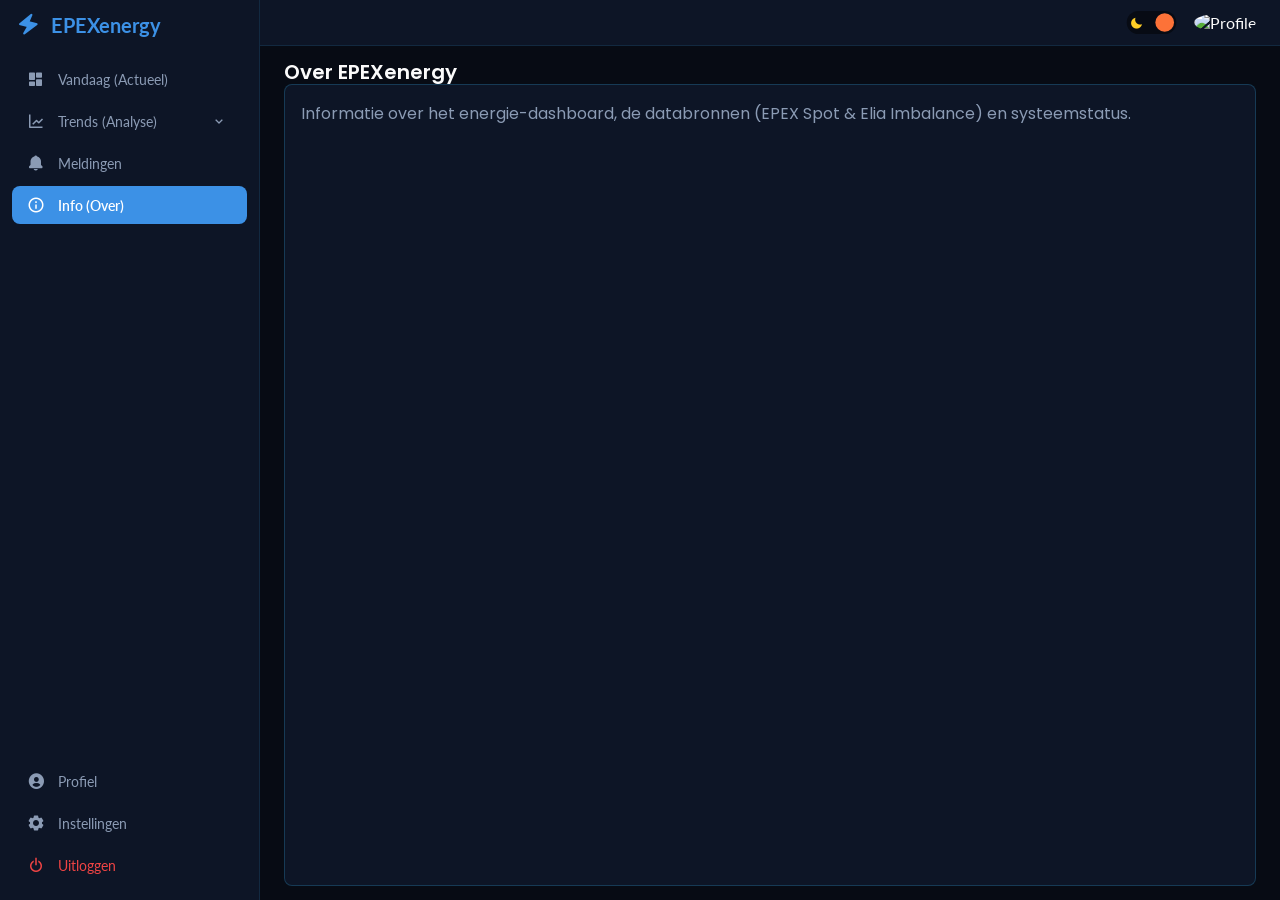
==== html/info.html @ 04885385 "V1.3.0 Jzzrtrends Finish" ====
<!DOCTYPE html>
<html lang="nl">
<head>
    <meta charset="UTF-8">
    <meta name="viewport" content="width=device-width, initial-scale=1.0">
    <link href='https://unpkg.com/boxicons@2.1.4/css/boxicons.min.css' rel='stylesheet'>
    <link rel="stylesheet" href="css/style.css?v=10">
    <title>Info - EPEXenergy</title>
</head>
<body class="dark">
    <section id="sidebar">
        <div>
            <a href="index.html" class="brand">
                <i class='bx bxs-zap bx-sm' style="margin-left: 16px; margin-right: 10px; color: var(--blue);"></i>
                <span class="text">EPEXenergy</span>
            </a>
            <ul class="side-menu top">
                <li><a href="index.html"><i class='bx bxs-dashboard'></i><span class="text">Vandaag (Actueel)</span></a></li>
                <li class="dropdown">
                    <a href="#" class="dropdown-btn">
                        <div style="display: flex; align-items: center;">
                            <i class='bx bx-line-chart'></i>
                            <span class="text">Trends (Analyse)</span>
                        </div>
                        <i class='bx bx-chevron-down'></i>
                    </a>
                    <ul class="sub-menu">
                        <li><a href="trends.html?tab=kwartier">Kwartierprofielen</a></li>
                        <li><a href="trends.html?tab=maand">Maandoverzicht</a></li>
                        <li><a href="trends.html?tab=seizoen">Seizoensprofiel</a></li>
                        <li><a href="trends.html?tab=jaar">Jaaroverzicht</a></li>
                    </ul>
                </li>
                <li><a href="meldingen.html"><i class='bx bxs-bell'></i><span class="text">Meldingen</span></a></li>
                <li class="active"><a href="info.html"><i class='bx bx-info-circle'></i><span class="text">Info (Over)</span></a></li>
            </ul>
        </div> 
        <ul class="side-menu bottom">
            <li><a href="profiel.html"><i class='bx bxs-user-circle'></i><span class="text" id="profiel-naam">Profiel</span></a></li>
            <li><a href="instellingen.html"><i class='bx bxs-cog'></i><span class="text">Instellingen</span></a></li>
            <li><a href="login.html" class="logout"><i class='bx bx-power-off'></i><span class="text">Uitloggen</span></a></li>
        </ul>
    </section>
    <div id="sidebar-overlay"></div>

    <section id="content">
        <nav>
            <i class='bx bx-menu bx-sm'></i>
            <form action="#" style="margin-right: auto;"><div class="form-input" style="display: none;"></div></form>
            <input type="checkbox" class="checkbox" id="switch-mode" checked hidden />
            <label class="swith-lm" for="switch-mode"><i class="bx bxs-moon"></i><i class="bx bx-sun"></i><div class="ball"></div></label>
            <a href="profiel.html" class="profile" id="profileIcon"><img src="https://ui-avatars.com/api/?name=Wouter+D&background=3C91E6&color=fff" alt="Profile"></a>
        </nav>
        <main>
            <div class="head-title"><div class="left"><h1>Over EPEXenergy</h1></div></div>
            <div class="table-data">
                <div class="order">
                    <p style="color: var(--dark-grey);">Informatie over het energie-dashboard, de databronnen (EPEX Spot & Elia Imbalance) en systeemstatus.</p>
                </div>
            </div>
        </main>
    </section>
    <script src="js/trends.js?v=10"></script>
</body>
</html>
---- html/css/style.css ----
@import url('https://fonts.googleapis.com/css2?family=Lato:wght@400;700&family=Poppins:wght@400;500;600;700&display=swap');

*, *::before, *::after {
    margin: 0;
    padding: 0;
    box-sizing: border-box;
}

a { text-decoration: none; color: inherit; }
li { list-style: none; }

:root {
    --poppins: 'Poppins', sans-serif;
    --lato: 'Lato', sans-serif;
    --light: #F9F9F9;
    --blue: #3C91E6;
    --cyan: #22d3ee;
    --light-blue: #CFE8FF;
    --grey: #eee;
    --dark-grey: #8b9bb4;
    --dark: #342E37;
    --red: #ef4444;
    --green: #10b981;
    --yellow: #FFCE26;
    --orange: #FD7238;
}

body.dark {
    --light: #0d1526;
    --grey: #070b14;
    --dark: #FBFBFB;
}

html, body {
    height: 100vh;
    width: 100vw;
    overflow: hidden;
    background: var(--grey);
    color: var(--dark);
    font-family: var(--poppins);
}

/* ================= SIDEBAR ================= */
#sidebar {
    position: fixed;
    top: 0; left: 0;
    width: 260px;
    height: 100vh;
    background: var(--light);
    z-index: 2000;
    font-family: var(--lato);
    transition: .3s ease;
    display: flex;
    flex-direction: column;
    justify-content: space-between;
    border-right: 1px solid rgba(56, 189, 248, 0.12);
}

#sidebar.hide { width: 60px; }
#sidebar.hide .text,
#sidebar.hide .kalender-sectie,
#sidebar.hide .sub-menu,
#sidebar.hide .dropdown-btn .bx-chevron-down { display: none !important; }

#sidebar .brand {
    font-size: 20px;
    font-weight: 700;
    height: 50px;
    display: flex;
    align-items: center;
    color: var(--blue);
}

#sidebar .side-menu {
    width: 100%;
    padding: 0 12px;
}
#sidebar .side-menu.top { margin-top: 10px; }
#sidebar .side-menu.bottom { margin-bottom: 12px; }
#sidebar .side-menu li { margin-bottom: 4px; }

#sidebar .side-menu li a {
    width: 100%;
    height: 38px;
    background: transparent;
    display: flex;
    align-items: center;
    border-radius: 8px;
    font-size: 14px;
    color: var(--dark-grey);
    white-space: nowrap;
    transition: 0.2s ease;
    padding: 0 10px;
}

#sidebar .side-menu li a .bx {
    min-width: 28px;
    font-size: 18px;
    display: flex;
    justify-content: center;
    margin-right: 8px;
}

#sidebar .side-menu.top li a:hover {
    background: rgba(60, 145, 230, 0.15);
    color: var(--dark);
}

#sidebar .side-menu.top li.active a {
    background: var(--blue);
    color: #ffffff;
    font-weight: 600;
}

#sidebar .side-menu li a.logout { color: var(--red); }

/* Dropdown Submenu */
#sidebar .side-menu li .dropdown-btn {
    display: flex;
    justify-content: space-between;
    align-items: center;
    width: 100%;
    cursor: pointer;
}

#sidebar .side-menu li .dropdown-btn .bx-chevron-down {
    transition: transform 0.3s ease;
    min-width: 20px;
    font-size: 16px;
}

#sidebar .side-menu li.show-menu .dropdown-btn .bx-chevron-down {
    transform: rotate(-180deg);
}

#sidebar .side-menu .sub-menu {
    max-height: 0;
    overflow: hidden;
    transition: max-height 0.3s ease-in-out, margin 0.3s ease-in-out;
    padding-left: 36px;
    margin: 0;
}

#sidebar .side-menu li.show-menu .sub-menu {
    max-height: 200px;
    margin-top: 4px;
    margin-bottom: 8px;
}

#sidebar .side-menu .sub-menu li a {
    height: 32px;
    font-size: 13px;
    color: var(--dark-grey);
    border-radius: 6px;
    opacity: 0.8;
    transition: opacity 0.3s ease, color 0.3s ease;
}

#sidebar .side-menu .sub-menu li a:hover,
#sidebar .side-menu .sub-menu li a.active-sub {
    color: var(--blue);
    background: transparent;
    font-weight: 600;
    opacity: 1;
}

/* ================= KALENDER WIDGET ================= */
.kalender-sectie { padding: 16px 14px; color: var(--dark-grey); }
.kalender-box {
    background: #09101d;
    border: 1px solid #0284c7;
    border-radius: 8px;
    overflow: hidden;
}

.kalender-header {
    display: flex;
    justify-content: space-between;
    align-items: center;
    padding: 10px 12px;
    color: #ffffff;
}

.kalender-header i {
    cursor: pointer;
    font-size: 18px;
    color: var(--dark-grey);
    transition: 0.2s;
}
.kalender-header i:hover { color: #ffffff; }
#kalender-maand { font-size: 14px; font-weight: 600; color: #38bdf8; }

.kalender-weekdagen, #kalender-dagen {
    display: grid;
    grid-template-columns: repeat(7, 1fr);
    text-align: center;
}

.kalender-weekdagen {
    font-size: 11px;
    font-weight: 700;
    padding: 4px 8px;
    background: rgba(255, 255, 255, 0.05);
    color: #ffffff;
}

#kalender-dagen {
    padding: 10px 8px;
    row-gap: 6px;
    column-gap: 2px;
}

.cal-day {
    width: 26px; height: 26px;
    margin: 0 auto;
    display: flex;
    align-items: center;
    justify-content: center;
    border-radius: 50%;
    font-size: 11px;
    cursor: pointer;
    color: #cbd5e1;
    background: rgba(56, 189, 248, 0.08);
    transition: 0.15s ease;
}

.cal-day:hover { background: rgba(56, 189, 248, 0.3); color: #ffffff; }
.cal-day.selected, .cal-day.range-start, .cal-day.range-end {
    background: #38bdf8 !important;
    color: #070b14 !important;
    font-weight: 700;
}
.cal-day.range-start { border-radius: 50% 4px 4px 50%; }
.cal-day.range-end { border-radius: 4px 50% 50% 4px; }
.cal-day.range-start.range-end { border-radius: 50%; }
.cal-day.in-range { background: rgba(34, 211, 238, 0.22) !important; color: #cbd5e1 !important; }
.cal-day.today:not(.selected) { border: 1px solid #38bdf8; color: #38bdf8; }

/* ================= CONTENT & NAVBAR ================= */
#content {
    position: relative;
    width: calc(100% - 260px);
    left: 260px;
    height: 100vh;
    display: flex;
    flex-direction: column;
    transition: .3s ease;
}

#sidebar.hide ~ #content { width: calc(100% - 60px); left: 60px; }

#content nav {
    height: 46px; min-height: 46px;
    background: var(--light);
    padding: 0 24px;
    display: flex;
    align-items: center;
    gap: 20px;
    font-family: var(--lato);
    border-bottom: 1px solid rgba(56, 189, 248, 0.12);
}

#content nav .bx-menu { cursor: pointer; }
#content nav .nav-link { font-size: 14px; }
#content nav form { margin-right: auto; }
#content nav .profile img { width: 30px; height: 30px; object-fit: cover; border-radius: 50%; }

/* Dark/Light mode switch */
#content nav .swith-lm {
    background-color: var(--grey);
    border-radius: 50px;
    cursor: pointer;
    display: flex;
    align-items: center;
    justify-content: space-between;
    padding: 3px;
    position: relative;
    height: 21px; width: 45px;
    transform: scale(1.1);
}

#content nav .swith-lm .ball {
    background-color: var(--blue);
    border-radius: 50%;
    position: absolute;
    top: 2px; left: 2px;
    height: 17px; width: 17px;
    transition: transform 0.3s ease, background-color 0.3s ease;
}

#content nav .checkbox:checked + .swith-lm .ball {
    transform: translateX(24px);
    background-color: var(--orange);
}

.bxs-moon { color: var(--yellow); font-size: 12px; }
.bx-sun { color: var(--orange); font-size: 12px; }

/* ================= MAIN & WIDGETS ================= */
#content main {
    flex: 1; width: 100%;
    padding: 14px 24px;
    display: flex;
    flex-direction: column;
    overflow: hidden;
}

#content main .head-title .left h1 {
    font-size: 20px; font-weight: 600;
    color: var(--dark); line-height: 1.2;
}

.live-status { display: flex; align-items: center; gap: 8px; font-size: 12px; color: var(--dark-grey); margin-top: 4px; }
.pulse-dot { width: 8px; height: 8px; background-color: var(--green); border-radius: 50%; box-shadow: 0 0 8px var(--green); }

#content main .box-info {
    display: grid;
    grid-template-columns: repeat(3, 1fr);
    gap: 16px; margin-top: 12px; width: 100%;
}

#content main .box-info li {
    padding: 12px 18px;
    background: var(--light);
    border: 1px solid rgba(56, 189, 248, 0.22);
    border-radius: 8px;
    display: flex; align-items: center;
}

#content main .box-info li .text p { font-size: 12px; color: var(--dark-grey); margin-bottom: 4px; }
#content main .box-info li .text h3 { font-size: 16px; font-weight: 600; color: var(--dark); }
.unit-label { font-size: 13px; font-weight: 400; color: var(--dark-grey); }

/* Controls & Legend */
.chart-controls { display: flex; justify-content: space-between; align-items: center; margin: 12px 0 8px; }
.date-nav { display: flex; gap: 6px; }

.date-nav button {
    background: var(--light);
    border: 1px solid rgba(56, 189, 248, 0.3);
    color: var(--dark);
    padding: 5px 12px; border-radius: 5px;
    font-size: 12px; font-weight: 600; cursor: pointer;
    display: flex; align-items: center; justify-content: center;
    transition: 0.2s ease;
}
.date-nav button#btn-today { color: var(--cyan); }
.date-nav button:hover { background: rgba(56, 189, 248, 0.15); border-color: var(--cyan); }

.chart-legend { display: flex; align-items: center; gap: 18px; }
.legend-item { display: flex; align-items: center; gap: 7px; cursor: pointer; font-size: 12px; color: var(--dark); user-select: none; transition: opacity 0.2s ease; }
.legend-box { width: 12px; height: 12px; border-radius: 3px; display: inline-block; }
.legend-item.hidden-dataset { opacity: 0.45; }
.legend-item.hidden-dataset .legend-text { text-decoration: line-through; color: var(--dark-grey); }
.legend-line { width: 14px; height: 0; border-top: 2px dashed; display: inline-block; }

/* Table / Chart area */
#content main .table-data, #content main .table-data .order, .chart-wrapper {
    flex: 1; display: flex; flex-direction: column; width: 100%; min-height: 0;
}
#content main .table-data .order {
    border-radius: 8px; background: var(--light);
    border: 1px solid rgba(56, 189, 248, 0.22); padding: 16px;
}
.chart-wrapper { position: relative; }

/* Maand/Jaar Kiezer & Modals */
.mp-month-btn, .cal-item-btn {
    text-align: center; border-radius: 6px; cursor: pointer; font-size: 12px; transition: all 0.2s ease;
}
.mp-month-btn { background: rgba(139, 155, 180, 0.1); color: var(--dark-grey); padding: 8px 0; }
.mp-month-btn:hover, .mp-month-btn.selected { background: var(--blue); color: #fff; }
.mp-month-btn.selected { font-weight: bold; }

.kalender-grid-3x4 { display: grid; grid-template-columns: repeat(3, 1fr); gap: 6px; padding-top: 6px; }
.cal-item-btn { padding: 8px 4px; font-weight: 500; color: var(--dark); background: rgba(139, 155, 180, 0.08); }
.cal-item-btn:hover { background: rgba(56, 189, 248, 0.2); color: #38bdf8; }
.cal-item-btn.active { background: #38bdf8 !important; color: #070b14 !important; font-weight: 700; }

/* ================= LIGHT MODE FIXES ================= */
body:not(.dark) .kalender-sectie p { color: var(--dark-grey); }
body:not(.dark) .kalender-box { background: var(--light); border: 1px solid #cbd5e1; box-shadow: 0 2px 6px rgba(0, 0, 0, 0.04); }
body:not(.dark) .kalender-header { color: var(--dark); border-bottom: 1px solid #e2e8f0; }
body:not(.dark) .kalender-header i { color: var(--dark-grey); }
body:not(.dark) .kalender-weekdagen { background: #f1f5f9; color: #475569; }
body:not(.dark) .cal-day { color: #1e293b; background: transparent; }
body:not(.dark) .cal-day:hover { background: #e2e8f0; }
body:not(.dark) .cal-day.in-range { background: rgba(56, 189, 248, 0.25) !important; color: #0f172a !important; }
body:not(.dark) .cal-day.today { border-color: var(--blue); color: var(--blue); }
body:not(.dark) .cal-item-btn { background: #f1f5f9; color: #1e293b; }
body:not(.dark) .cal-item-btn:hover { background: #e2e8f0; color: var(--blue); }


/* ==========================================
   VASTE ZIJBALK OP DESKTOP & OVERLAY OP MOBIEL
   ========================================== */

/* Verberg het hamburger-menu standaard op brede schermen */
#content nav .bx-menu {
    display: none !important;
}

/* Donkere waas achter het menu als hij op gsm openstaat */
#sidebar-overlay {
    display: none;
    position: fixed;
    top: 0;
    left: 0;
    width: 100vw;
    height: 100vh;
    background: rgba(0, 0, 0, 0.55);
    z-index: 1999;
    backdrop-filter: blur(2px);
}

/* Als het scherm smaller is dan de hoogte (Portret / GSM) */
@media (max-aspect-ratio: 1/1), (max-width: 768px) {
    /* Toon de hamburger-knop weer */
    #content nav .bx-menu {
        display: block !important;
        cursor: pointer;
    }

    /* Laat de hoofdinhoud de volledige schermbreedte gebruiken */
    #content {
        width: 100% !important;
        left: 0 !important;
    }

    /* Verberg de zijbalk standaard links buiten beeld (zwevend boven de grafiek) */
    #sidebar {
        position: fixed !important;
        left: -280px !important;
        width: 260px !important;
        z-index: 2000 !important;
        transition: left 0.3s ease !important;
        box-shadow: 5px 0 25px rgba(0, 0, 0, 0.5);
    }

    /* Schuif de zijbalk over de grafiek heen als .mobile-open actief is */
    #sidebar.mobile-open {
        left: 0 !important;
    }

    #sidebar.mobile-open ~ #sidebar-overlay {
        display: block;
    }
}
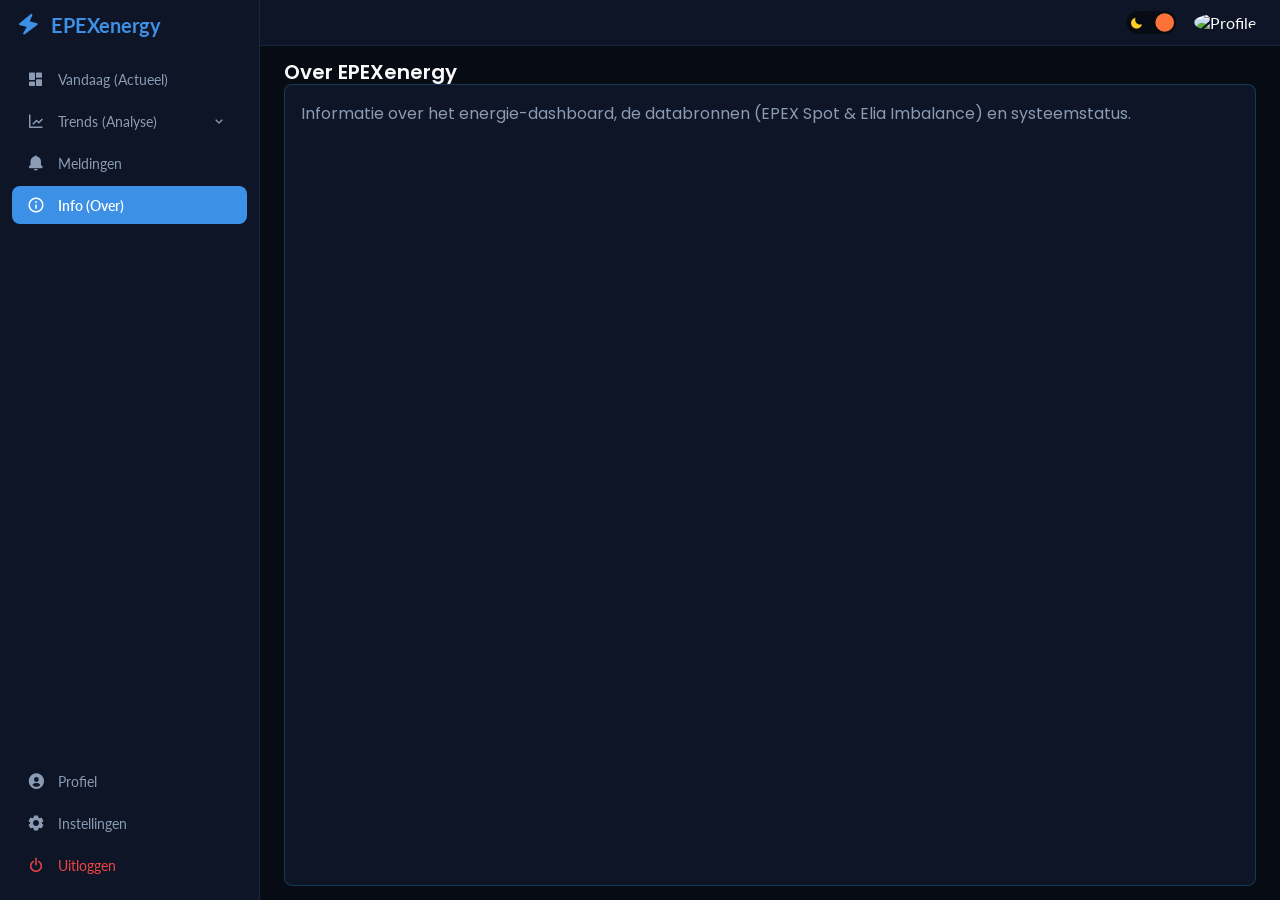
==== commit 7bcb12dc: "V1.4.5 Mobile BIG FIX Complete" ====
--- a/html/info.html
+++ b/html/info.html
@@ -4,16 +4,23 @@
     <meta charset="UTF-8">
     <meta name="viewport" content="width=device-width, initial-scale=1.0">
     <link href='https://unpkg.com/boxicons@2.1.4/css/boxicons.min.css' rel='stylesheet'>
-    <link rel="stylesheet" href="css/style.css?v=10">
+    <link rel="stylesheet" href="css/style.css??v=101">
+    <link rel="manifest" href="manifest.json">
+    <link rel="icon" type="image/png" sizes="192x192" href="pics/icon-192.png">
+    <meta name="theme-color" content="#3c91e6">
     <title>Info - EPEXenergy</title>
 </head>
 <body class="dark">
     <section id="sidebar">
         <div>
-            <a href="index.html" class="brand">
-                <i class='bx bxs-zap bx-sm' style="margin-left: 16px; margin-right: 10px; color: var(--blue);"></i>
-                <span class="text">EPEXenergy</span>
-            </a>
+            <div style="display: flex; justify-content: space-between; align-items: center; padding-right: 16px;">
+                <a href="index.html" class="brand">
+                    <i class='bx bxs-zap bx-sm' style="margin-left: 16px; margin-right: 10px; color: var(--blue);"></i>
+                    <span class="text">EPEXenergy</span>
+                </a>
+                <!-- Het sluit-kruisje (standaard verborgen op desktop) -->
+                <i class='bx bx-x bx-md' id="close-mobile-menu" style="color: var(--dark-grey); cursor: pointer; display: none;"></i>
+            </div>
             <ul class="side-menu top">
                 <li><a href="index.html"><i class='bx bxs-dashboard'></i><span class="text">Vandaag (Actueel)</span></a></li>
                 <li class="dropdown">
--- a/html/css/style.css
+++ b/html/css/style.css
@@ -23,6 +23,7 @@
     --green: #10b981;
     --yellow: #FFCE26;
     --orange: #FD7238;
+    --app-height: 100%;
 }
 
 body.dark {
@@ -32,8 +33,8 @@
 }
 
 html, body {
-    height: 100vh;
-    width: 100vw;
+    height: 100%;
+    width: 100%;
     overflow: hidden;
     background: var(--grey);
     color: var(--dark);
@@ -43,13 +44,15 @@
 /* ================= SIDEBAR ================= */
 #sidebar {
     position: fixed;
-    top: 0; left: 0;
+    top: 0;
+    left: 0;
+    bottom: 0;
     width: 260px;
-    height: 100vh;
+    height: 100%;
     background: var(--light);
     z-index: 2000;
     font-family: var(--lato);
-    transition: .3s ease;
+    transition: left 0.25s ease, width 0.3s ease;
     display: flex;
     flex-direction: column;
     justify-content: space-between;
@@ -238,19 +241,24 @@
 
 /* ================= CONTENT & NAVBAR ================= */
 #content {
-    position: relative;
+    position: fixed;
+    top: 0;
+    bottom: 0;
+    right: 0;
+    left: 260px;
     width: calc(100% - 260px);
-    left: 260px;
-    height: 100vh;
+    height: 100%;
     display: flex;
     flex-direction: column;
-    transition: .3s ease;
+    overflow: hidden;
 }
 
 #sidebar.hide ~ #content { width: calc(100% - 60px); left: 60px; }
 
 #content nav {
-    height: 46px; min-height: 46px;
+    flex: 0 0 46px;
+    height: 46px;
+    min-height: 46px;
     background: var(--light);
     padding: 0 24px;
     display: flex;
@@ -260,7 +268,7 @@
     border-bottom: 1px solid rgba(56, 189, 248, 0.12);
 }
 
-#content nav .bx-menu { cursor: pointer; }
+#content nav .bx-menu { display: none !important; cursor: pointer; }
 #content nav .nav-link { font-size: 14px; }
 #content nav form { margin-right: auto; }
 #content nav .profile img { width: 30px; height: 30px; object-fit: cover; border-radius: 50%; }
@@ -298,7 +306,9 @@
 
 /* ================= MAIN & WIDGETS ================= */
 #content main {
-    flex: 1; width: 100%;
+    flex: 1 1 0%;
+    min-height: 0;
+    width: 100%;
     padding: 14px 24px;
     display: flex;
     flex-direction: column;
@@ -330,6 +340,8 @@
 #content main .box-info li .text p { font-size: 12px; color: var(--dark-grey); margin-bottom: 4px; }
 #content main .box-info li .text h3 { font-size: 16px; font-weight: 600; color: var(--dark); }
 .unit-label { font-size: 13px; font-weight: 400; color: var(--dark-grey); }
+
+.toggle-stats-arrow { display: none; }
 
 /* Controls & Legend */
 .chart-controls { display: flex; justify-content: space-between; align-items: center; margin: 12px 0 8px; }
@@ -355,16 +367,40 @@
 .legend-line { width: 14px; height: 0; border-top: 2px dashed; display: inline-block; }
 
 /* Table / Chart area */
-#content main .table-data, #content main .table-data .order, .chart-wrapper {
-    flex: 1; display: flex; flex-direction: column; width: 100%; min-height: 0;
-}
+#content main .table-data,
 #content main .table-data .order {
-    border-radius: 8px; background: var(--light);
-    border: 1px solid rgba(56, 189, 248, 0.22); padding: 16px;
-}
-.chart-wrapper { position: relative; }
-
-/* Maand/Jaar Kiezer & Modals */
+    flex: 1 1 0%;
+    display: flex;
+    flex-direction: column;
+    width: 100%;
+    min-height: 0;
+    overflow: hidden;
+}
+
+#content main .table-data .order {
+    border-radius: 8px;
+    background: var(--light);
+    border: 1px solid rgba(56, 189, 248, 0.22);
+    padding: 16px;
+}
+
+.chart-wrapper {
+    flex: 1 1 0%;
+    display: block;
+    position: relative;
+    width: 100%;
+    height: 100%;
+    min-height: 0;
+    overflow: hidden;
+}
+
+.chart-wrapper canvas {
+    touch-action: none !important;
+    user-select: none !important;
+    -webkit-user-select: none !important;
+}
+
+/* Maand/Jaar Kiezer */
 .mp-month-btn, .cal-item-btn {
     text-align: center; border-radius: 6px; cursor: pointer; font-size: 12px; transition: all 0.2s ease;
 }
@@ -390,59 +426,284 @@
 body:not(.dark) .cal-item-btn { background: #f1f5f9; color: #1e293b; }
 body:not(.dark) .cal-item-btn:hover { background: #e2e8f0; color: var(--blue); }
 
-
-/* ==========================================
-   VASTE ZIJBALK OP DESKTOP & OVERLAY OP MOBIEL
-   ========================================== */
-
-/* Verberg het hamburger-menu standaard op brede schermen */
-#content nav .bx-menu {
-    display: none !important;
-}
-
-/* Donkere waas achter het menu als hij op gsm openstaat */
 #sidebar-overlay {
     display: none;
     position: fixed;
-    top: 0;
-    left: 0;
-    width: 100vw;
-    height: 100vh;
+    top: 0; left: 0; right: 0; bottom: 0;
+    width: 100%; height: 100%;
     background: rgba(0, 0, 0, 0.55);
     z-index: 1999;
     backdrop-filter: blur(2px);
 }
 
-/* Als het scherm smaller is dan de hoogte (Portret / GSM) */
+/* ==========================================
+   SEIZOENSPROFIEL: VERGELIJK & RONDE LEGENDA
+   ========================================== */
+.seizoen-vergelijk-balk {
+    flex: 0 0 auto;
+    display: flex;
+    align-items: center;
+    gap: 14px;
+    margin-bottom: 10px;
+    font-size: 13px;
+    color: var(--dark-grey);
+}
+
+.seizoen-jaar-check {
+    display: inline-flex;
+    align-items: center;
+    gap: 6px;
+    cursor: pointer;
+    color: var(--dark);
+    font-weight: 500;
+    user-select: none;
+}
+
+.seizoen-jaar-check input[type="checkbox"] {
+    accent-color: #38bdf8;
+    width: 15px;
+    height: 15px;
+    cursor: pointer;
+}
+
+.seizoen-legend-bar {
+    flex: 0 0 auto;
+    display: flex;
+    justify-content: center;
+    align-items: center;
+    flex-wrap: wrap;
+    gap: 14px;
+    padding: 4px 0 10px 0;
+}
+
+.seizoen-legend-item {
+    display: flex;
+    align-items: center;
+    gap: 6px;
+    cursor: pointer;
+    font-size: 12px;
+    color: var(--dark);
+    user-select: none;
+    transition: opacity 0.2s ease;
+}
+
+.seizoen-legend-item.hidden-dataset {
+    opacity: 0.35;
+    text-decoration: line-through;
+}
+
+.seizoen-ring {
+    width: 12px;
+    height: 12px;
+    border-radius: 50%;
+    border: 2.5px solid;
+    display: inline-block;
+    background: rgba(0, 0, 0, 0.25);
+}
+
+/* ==========================================
+   MOBIELE APP LAYOUT (ENKEL GSM / PORTRET)
+   ========================================== */
 @media (max-aspect-ratio: 1/1), (max-width: 768px) {
-    /* Toon de hamburger-knop weer */
     #content nav .bx-menu {
         display: block !important;
         cursor: pointer;
     }
-
-    /* Laat de hoofdinhoud de volledige schermbreedte gebruiken */
+    #close-mobile-menu {
+        display: block !important;
+    }
+
+    /* Veranker #content keihard aan de 4 randen van het zichtbare scherm (GEEN 100dvh bug meer!) */
     #content {
+        position: fixed !important;
+        top: 0 !important;
+        left: 0 !important;
+        right: 0 !important;
+        bottom: 0 !important;
         width: 100% !important;
-        left: 0 !important;
-    }
-
-    /* Verberg de zijbalk standaard links buiten beeld (zwevend boven de grafiek) */
+        height: 100% !important;
+        transition: none !important;
+    }
+
     #sidebar {
         position: fixed !important;
+        top: 0 !important;
+        bottom: 0 !important;
         left: -280px !important;
         width: 260px !important;
+        height: 100% !important;
         z-index: 2000 !important;
-        transition: left 0.3s ease !important;
-        box-shadow: 5px 0 25px rgba(0, 0, 0, 0.5);
-    }
-
-    /* Schuif de zijbalk over de grafiek heen als .mobile-open actief is */
+        transition: left 0.25s ease !important;
+        box-shadow: 5px 0 25px rgba(0, 0, 0, 0.6);
+    }
     #sidebar.mobile-open {
         left: 0 !important;
     }
-
-    #sidebar.mobile-open ~ #sidebar-overlay {
-        display: block;
+    #sidebar-overlay.active {
+        display: block !important;
+    }
+
+    #content main {
+        flex: 1 1 0% !important;
+        min-height: 0 !important;
+        height: auto !important;
+        max-height: none !important;
+        padding: 8px 8px 10px 8px !important;
+        overflow: hidden !important;
+        display: flex !important;
+        flex-direction: column !important;
+    }
+
+    #content main[style*="display: none"] {
+        display: none !important;
+    }
+
+    #content main .head-title {
+        flex: 0 0 auto !important;
+        margin-bottom: 4px !important;
+    }
+    #content main .head-title .left h1 {
+        font-size: 16px !important;
+        margin-bottom: 0 !important;
+        white-space: nowrap !important;
+        overflow: hidden !important;
+        text-overflow: ellipsis !important;
+    }
+    .live-status {
+        margin-top: 2px !important;
+        font-size: 11px !important;
+    }
+
+    /* UITKLAPBARE STATISTIEK-KAARTEN OVER DE GRAFIEK */
+    #content main .box-info {
+        position: relative !important;
+        z-index: 150 !important;
+        display: block !important;
+        flex: 0 0 44px !important;
+        height: 44px !important;
+        margin-top: 2px !important;
+        margin-bottom: 6px !important;
+    }
+
+    #content main .box-info li {
+        position: absolute !important;
+        width: 100% !important;
+        height: 44px !important;
+        left: 0 !important;
+        transition: all 0.25s cubic-bezier(0.4, 0, 0.2, 1) !important;
+        padding: 8px 12px !important;
+        display: flex !important;
+        align-items: center !important;
+        background: var(--light) !important;
+        box-shadow: 0 6px 15px rgba(0,0,0,0.45) !important;
+    }
+
+    #content main .box-info li:nth-child(1) {
+        top: 0 !important;
+        z-index: 3 !important;
+    }
+
+    .toggle-stats-arrow {
+        display: inline-block !important;
+        font-size: 24px !important;
+        margin-right: 8px !important;
+        color: var(--blue) !important;
+        transition: transform 0.25s ease !important;
+    }
+    #content main .box-info.expanded .toggle-stats-arrow {
+        transform: rotate(180deg) !important;
+    }
+
+    #content main .box-info:not(.expanded) li:nth-child(2),
+    #content main .box-info:not(.expanded) li:nth-child(3) {
+        top: 0 !important;
+        opacity: 0 !important;
+        pointer-events: none !important;
+        z-index: 1 !important;
+    }
+
+    #content main .box-info.expanded li:nth-child(2) {
+        top: 48px !important;
+        opacity: 1 !important;
+        pointer-events: auto !important;
+        z-index: 4 !important;
+    }
+    #content main .box-info.expanded li:nth-child(3) {
+        top: 96px !important;
+        opacity: 1 !important;
+        pointer-events: auto !important;
+        z-index: 4 !important;
+    }
+
+    #content main .box-info li .text {
+        display: flex !important;
+        flex-direction: row !important;
+        justify-content: space-between !important;
+        align-items: center !important;
+        width: 100% !important;
+    }
+    
+    #content main .box-info li .text p {
+        font-size: 12px !important;
+        margin: 0 !important;
+    }
+    
+    #content main .box-info li .text h3 {
+        font-size: 15px !important;
+        margin: 0 !important;
+    }
+
+    /* Datum-pijltjes BOVEN, Legende DAARONDER */
+    .chart-controls {
+        flex: 0 0 auto !important;
+        flex-direction: column !important;
+        align-items: center !important;
+        gap: 6px !important;
+        margin: 0 0 6px 0 !important;
+    }
+
+    .date-nav {
+        width: 100% !important;
+        justify-content: center !important;
+    }
+
+    .chart-legend {
+        width: 100% !important;
+        justify-content: center !important;
+        flex-wrap: wrap !important;
+        gap: 6px 12px !important;
+    }
+
+    .legend-item {
+        font-size: 11px !important;
+        gap: 5px !important;
+    }
+
+    /* Grafiek-container vult exact de overgebleven ruimte */
+    #content main .table-data {
+        flex: 1 1 0% !important;
+        min-height: 0 !important;
+        margin-top: 0 !important;
+        overflow: hidden !important;
+    }
+
+    #content main .table-data .order {
+        flex: 1 1 0% !important;
+        min-height: 0 !important;
+        height: 100% !important;
+        padding: 6px 4px 8px 2px !important;
+        display: flex !important;
+        flex-direction: column !important;
+        overflow: hidden !important;
+    }
+
+    .chart-wrapper {
+        flex: 1 1 0% !important;
+        display: block !important;
+        min-height: 0 !important;
+        height: 100% !important;
+        width: 100% !important;
+        position: relative !important;
+        overflow: hidden !important;
     }
 }
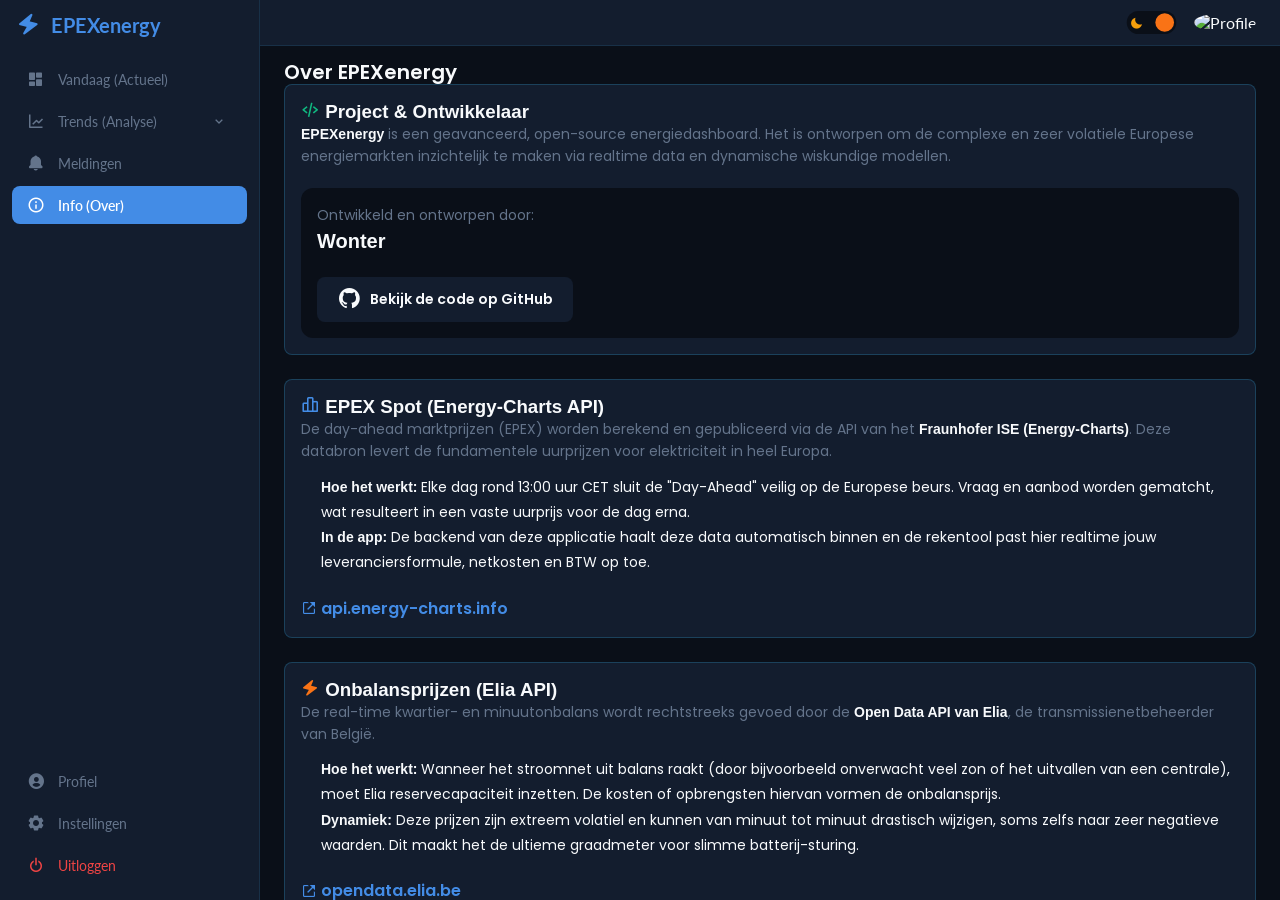
==== commit 43bf1b86: "V1.6 info + Nodered self datafix" ====
--- a/html/info.html
+++ b/html/info.html
@@ -4,13 +4,78 @@
     <meta charset="UTF-8">
     <meta name="viewport" content="width=device-width, initial-scale=1.0">
     <link href='https://unpkg.com/boxicons@2.1.4/css/boxicons.min.css' rel='stylesheet'>
-    <link rel="stylesheet" href="css/style.css??v=101">
+    <link rel="stylesheet" href="css/style.css?v=101">
     <link rel="manifest" href="manifest.json">
     <link rel="icon" type="image/png" sizes="192x192" href="pics/icon-192.png">
     <meta name="theme-color" content="#3c91e6">
     <title>Info - EPEXenergy</title>
+    
+    <style>
+        /* Specifieke styling voor de Info pagina om het mooi uit te lijnen */
+        .info-card {
+            display: flex;
+            flex-direction: column;
+            gap: 12px;
+        }
+        .info-card p {
+            color: var(--dark-grey);
+            line-height: 1.6;
+            font-size: 14px;
+        }
+        .info-card ul {
+            padding-left: 20px;
+            color: var(--dark);
+            font-size: 14px;
+            line-height: 1.8;
+            margin-bottom: 8px;
+        }
+        .info-card ul li::marker {
+            color: var(--blue);
+        }
+        .info-card strong {
+            color: var(--dark);
+        }
+        .info-card a.api-link {
+            color: var(--blue);
+            text-decoration: none;
+            font-weight: 600;
+            display: inline-flex;
+            align-items: center;
+            gap: 4px;
+        }
+        .info-card a.api-link:hover {
+            text-decoration: underline;
+        }
+        .github-btn {
+            display: inline-flex;
+            align-items: center;
+            gap: 8px;
+            background: #24292e;
+            color: #fff;
+            padding: 10px 20px;
+            border-radius: 8px;
+            text-decoration: none;
+            font-weight: 600;
+            font-size: 14px;
+            margin-top: 12px;
+            transition: 0.2s ease;
+        }
+        .github-btn:hover {
+            background: #000;
+            transform: translateY(-2px);
+        }
+        body.dark .github-btn {
+            background: var(--light);
+            color: var(--dark);
+        }
+        body.dark .github-btn:hover {
+            background: #fff;
+        }
+    </style>
 </head>
-<body class="dark">
+<body class="dark instellingen-pagina"> <!-- We gebruiken instellingen-pagina class zodat deze pagina ook soepel kan scrollen! -->
+    
+    <!-- ZIJBALK -->
     <section id="sidebar">
         <div>
             <div style="display: flex; justify-content: space-between; align-items: center; padding-right: 16px;">
@@ -18,11 +83,10 @@
                     <i class='bx bxs-zap bx-sm' style="margin-left: 16px; margin-right: 10px; color: var(--blue);"></i>
                     <span class="text">EPEXenergy</span>
                 </a>
-                <!-- Het sluit-kruisje (standaard verborgen op desktop) -->
                 <i class='bx bx-x bx-md' id="close-mobile-menu" style="color: var(--dark-grey); cursor: pointer; display: none;"></i>
             </div>
             <ul class="side-menu top">
-                <li><a href="index.html"><i class='bx bxs-dashboard'></i><span class="text">Vandaag (Actueel)</span></a></li>
+                <li><a href="index.html?nav=1"><i class='bx bxs-dashboard'></i><span class="text">Vandaag (Actueel)</span></a></li>
                 <li class="dropdown">
                     <a href="#" class="dropdown-btn">
                         <div style="display: flex; align-items: center;">
@@ -50,6 +114,7 @@
     </section>
     <div id="sidebar-overlay"></div>
 
+    <!-- INHOUD RECHTS -->
     <section id="content">
         <nav>
             <i class='bx bx-menu bx-sm'></i>
@@ -58,15 +123,74 @@
             <label class="swith-lm" for="switch-mode"><i class="bx bxs-moon"></i><i class="bx bx-sun"></i><div class="ball"></div></label>
             <a href="profiel.html" class="profile" id="profileIcon"><img src="https://ui-avatars.com/api/?name=Wouter+D&background=3C91E6&color=fff" alt="Profile"></a>
         </nav>
+        
         <main>
-            <div class="head-title"><div class="left"><h1>Over EPEXenergy</h1></div></div>
-            <div class="table-data">
+            <div class="head-title">
+                <div class="left">
+                    <h1>Over EPEXenergy</h1>
+                </div>
+            </div>
+
+            <!-- CONTAINER VOOR DE INFO BLOKKEN -->
+            <div class="table-data" id="instellingen-container" style="flex-direction: column; gap: 24px; overflow-y: auto;">
+                
+                <!-- BLOK 1: De Maker & GitHub -->
                 <div class="order">
-                    <p style="color: var(--dark-grey);">Informatie over het energie-dashboard, de databronnen (EPEX Spot & Elia Imbalance) en systeemstatus.</p>
+                    <div class="head">
+                        <h3><i class='bx bx-code-alt' style="color: var(--green);"></i> Project & Ontwikkelaar</h3>
+                    </div>
+                    <div class="info-card">
+                        <p><strong>EPEXenergy</strong> is een geavanceerd, open-source energiedashboard. Het is ontworpen om de complexe en zeer volatiele Europese energiemarkten inzichtelijk te maken via realtime data en dynamische wiskundige modellen.</p>
+                        
+                        <div style="background: var(--grey); padding: 16px; border-radius: 12px; margin-top: 8px;">
+                            <p style="margin-bottom: 4px;">Ontwikkeld en ontworpen door:</p>
+                            <h3 style="color: var(--dark); font-size: 20px; font-weight: 700; margin-bottom: 12px;">Wonter</h3>
+                            <a href="https://github.com/WonterRobter/EPEX_Energy" target="_blank" class="github-btn">
+                                <i class='bx bxl-github bx-sm'></i> Bekijk de code op GitHub
+                            </a>
+                        </div>
+                    </div>
                 </div>
+
+                <!-- BLOK 2: Energy-Charts API -->
+                <div class="order">
+                    <div class="head">
+                        <h3><i class='bx bx-bar-chart-alt-2' style="color: var(--blue);"></i> EPEX Spot (Energy-Charts API)</h3>
+                    </div>
+                    <div class="info-card">
+                        <p>De day-ahead marktprijzen (EPEX) worden berekend en gepubliceerd via de API van het <strong>Fraunhofer ISE (Energy-Charts)</strong>. Deze databron levert de fundamentele uurprijzen voor elektriciteit in heel Europa.</p>
+                        <ul>
+                            <li><strong>Hoe het werkt:</strong> Elke dag rond 13:00 uur CET sluit de "Day-Ahead" veilig op de Europese beurs. Vraag en aanbod worden gematcht, wat resulteert in een vaste uurprijs voor de dag erna.</li>
+                            <li><strong>In de app:</strong> De backend van deze applicatie haalt deze data automatisch binnen en de rekentool past hier realtime jouw leveranciersformule, netkosten en BTW op toe.</li>
+                        </ul>
+                        <a href="https://api.energy-charts.info/" target="_blank" class="api-link">
+                            <i class='bx bx-link-external'></i> api.energy-charts.info
+                        </a>
+                    </div>
+                </div>
+
+                <!-- BLOK 3: Elia Onbalans API -->
+                <div class="order">
+                    <div class="head">
+                        <h3><i class='bx bxs-zap' style="color: var(--orange);"></i> Onbalansprijzen (Elia API)</h3>
+                    </div>
+                    <div class="info-card">
+                        <p>De real-time kwartier- en minuutonbalans wordt rechtstreeks gevoed door de <strong>Open Data API van Elia</strong>, de transmissienetbeheerder van België.</p>
+                        <ul>
+                            <li><strong>Hoe het werkt:</strong> Wanneer het stroomnet uit balans raakt (door bijvoorbeeld onverwacht veel zon of het uitvallen van een centrale), moet Elia reservecapaciteit inzetten. De kosten of opbrengsten hiervan vormen de onbalansprijs.</li>
+                            <li><strong>Dynamiek:</strong> Deze prijzen zijn extreem volatiel en kunnen van minuut tot minuut drastisch wijzigen, soms zelfs naar zeer negatieve waarden. Dit maakt het de ultieme graadmeter voor slimme batterij-sturing.</li>
+                        </ul>
+                        <a href="https://opendata.elia.be/" target="_blank" class="api-link">
+                            <i class='bx bx-link-external'></i> opendata.elia.be
+                        </a>
+                    </div>
+                </div>
+
             </div>
         </main>
     </section>
-    <script src="js/trends.js?v=10"></script>
+    
+    <!-- We laden script.js in voor het menu en dark mode -->
+    <script src="js/script.js?v=11"></script>
 </body>
 </html>
--- a/html/css/style.css
+++ b/html/css/style.css
@@ -12,24 +12,28 @@
 :root {
     --poppins: 'Poppins', sans-serif;
     --lato: 'Lato', sans-serif;
-    --light: #F9F9F9;
-    --blue: #3C91E6;
-    --cyan: #22d3ee;
-    --light-blue: #CFE8FF;
-    --grey: #eee;
-    --dark-grey: #8b9bb4;
-    --dark: #342E37;
+    
+    /* ZACHTE LICHTMODUS (Niet meer verblindend!) */
+    --light: #ffffff;       /* Pure witte kaarten voor de leesbaarheid */
+    --grey: #edf2f7;        /* Zachte grijsblauwe achtergrond (rustig voor de ogen!) */
+    --dark: #334155;        /* Zacht donkerblauw/grijs voor tekst ipv hard zwart */
+    --blue: #438ce6;        /* HET EXACTE BLAUW VAN JE LOGO! */
+    --dark-grey: #64748b;
+    
+    /* GRAFIEK KLEUREN */
+    --cyan: #438ce6;        /* Cyaan wordt nu ook vervangen door Logo Blauw */
+    --light-blue: #dbeafe;
     --red: #ef4444;
     --green: #10b981;
-    --yellow: #FFCE26;
-    --orange: #FD7238;
-    --app-height: 100%;
+    --yellow: #f59e0b;
+    --orange: #f97316;
 }
 
 body.dark {
-    --light: #0d1526;
-    --grey: #070b14;
-    --dark: #FBFBFB;
+    /* CHIQUE DARK MODUS (Diep marineblauw passend bij het logo, ipv saai pikzwart) */
+    --grey: #0a0f18;        
+    --light: #131d2e;       
+    --dark: #f8fafc;        
 }
 
 html, body {
@@ -595,7 +599,16 @@
         display: flex !important;
         align-items: center !important;
         background: var(--light) !important;
-        box-shadow: 0 6px 15px rgba(0,0,0,0.45) !important;
+        backdrop-filter: blur(12px) !important;
+        -webkit-backdrop-filter: blur(12px) !important;
+        box-shadow: 0 8px 25px rgba(0, 0, 0, 0.6) !important;
+    }
+
+    /* VERWIJDER DE HARDE SCHADUW IN LIGHT MODE OP MOBIEL */
+    body:not(.dark) #content main .box-info li {
+        box-shadow: 0 4px 15px rgba(66, 139, 229, 0.15) !important; /* Een zachte blauwe schaduw passend bij het logo */
+        background: rgba(240, 244, 248, 0.85) !important; /* Zacht grijsblauw transparant */
+        border: 1px solid rgba(66, 139, 229, 0.25) !important; /* Subtiel blauw randje */
     }
 
     #content main .box-info li:nth-child(1) {
@@ -622,14 +635,15 @@
         z-index: 1 !important;
     }
 
+    /* Kaart 2 & 3: Bij uitklappen schuiven ze NAADLOOS onder elkaar (geen gaten meer!) */
     #content main .box-info.expanded li:nth-child(2) {
-        top: 48px !important;
+        top: 44px !important; /* Was 48px, daardoor had je een kier! */
         opacity: 1 !important;
         pointer-events: auto !important;
         z-index: 4 !important;
     }
     #content main .box-info.expanded li:nth-child(3) {
-        top: 96px !important;
+        top: 88px !important; /* Was 96px, nu sluit het perfect aan op 2x44px */
         opacity: 1 !important;
         pointer-events: auto !important;
         z-index: 4 !important;
@@ -706,4 +720,323 @@
         position: relative !important;
         overflow: hidden !important;
     }
+}
+
+/* ==========================================
+   INSTELLINGEN SCHERM STYLING
+   ========================================== */
+.settings-form {
+    display: flex;
+    flex-direction: column;
+    gap: 16px;
+    margin-top: 12px;
+}
+
+.setting-item {
+    display: flex;
+    justify-content: flex-start; /* FIX: Niet meer space-between! */
+    align-items: center;
+    padding-bottom: 16px;
+    border-bottom: 1px solid rgba(139, 155, 180, 0.15);
+    gap: 32px; /* Zorgt voor een vaste, mooie afstand tussen tekst en input */
+}
+.setting-item:last-child {
+    border-bottom: none;
+    padding-bottom: 0;
+}
+
+.setting-info {
+    flex: 0 0 400px; /* FIX: Vaste breedte voor de tekst op PC */
+}
+.setting-info strong {
+    font-size: 14px;
+    color: var(--dark);
+    display: block;
+    margin-bottom: 4px;
+}
+.setting-info p {
+    font-size: 12px;
+    color: var(--dark-grey);
+    line-height: 1.4;
+}
+
+/* Select & Inputs */
+.custom-select {
+    padding: 8px 12px;
+    border-radius: 8px;
+    background: var(--grey);
+    color: var(--dark);
+    border: 1px solid rgba(139, 155, 180, 0.2);
+    font-family: var(--poppins);
+    font-size: 13px;
+    outline: none;
+    cursor: pointer;
+}
+
+.input-with-unit {
+    display: flex;
+    align-items: center;
+    background: var(--grey);
+    border: 1px solid rgba(139, 155, 180, 0.2);
+    border-radius: 8px;
+    padding: 0 12px;
+    height: 36px;
+}
+.input-with-unit .prefix, .input-with-unit .suffix {
+    color: var(--dark-grey);
+    font-size: 13px;
+    font-weight: 500;
+}
+.input-with-unit input {
+    background: transparent;
+    border: none;
+    color: var(--dark);
+    font-family: var(--poppins);
+    font-size: 14px;
+    font-weight: 600;
+    text-align: center;
+    width: 60px;
+    outline: none;
+    padding: 0 4px;
+}
+
+/* Save Button */
+.btn-save {
+    background: var(--blue);
+    color: #fff;
+    border: none;
+    padding: 12px 24px;
+    border-radius: 8px;
+    font-family: var(--poppins);
+    font-size: 14px;
+    font-weight: 600;
+    cursor: pointer;
+    display: flex;
+    align-items: center;
+    gap: 8px;
+    transition: 0.2s ease;
+    box-shadow: 0 4px 10px rgba(67, 140, 230, 0.3);
+}
+.btn-save:hover {
+    background: #3174c6;
+    transform: translateY(-2px);
+}
+
+/* iOS Style Toggle Switch */
+.toggle-switch label {
+    position: relative;
+    display: inline-block;
+    width: 44px;
+    height: 24px;
+    background: var(--dark-grey);
+    border-radius: 24px;
+    cursor: pointer;
+    transition: 0.3s ease;
+}
+.toggle-switch label::after {
+    content: '';
+    position: absolute;
+    top: 2px;
+    left: 2px;
+    width: 20px;
+    height: 20px;
+    background: #fff;
+    border-radius: 50%;
+    transition: 0.3s ease;
+}
+.toggle-switch input:checked + label {
+    background: var(--blue);
+}
+.toggle-switch input:checked + label::after {
+    transform: translateX(20px);
+}
+
+@media (max-width: 768px) {
+    .setting-item {
+        flex-direction: column !important;
+        align-items: flex-start !important;
+        gap: 12px !important;
+    }
+    
+    .setting-info {
+        flex: none !important; /* Vergeet de 400px breedte van de PC! */
+        width: 100% !important;
+        padding-right: 0 !important;
+    }
+    
+    .setting-control {
+        width: 100% !important;
+    }
+    
+    .custom-select {
+        width: 100% !important; /* Maak dropdowns over de hele breedte op mobiel */
+    }
+}
+
+/* ==========================================
+   INPUT VELDEN (Zonder pijltjes!)
+   ========================================== */
+.align-top {
+    align-items: flex-start !important;
+}
+
+.input-with-unit {
+    display: flex;
+    align-items: center;
+    background: var(--grey);
+    border: 1px solid rgba(139, 155, 180, 0.2);
+    border-radius: 8px;
+    padding: 0 12px;
+    height: 36px;
+}
+
+.input-with-unit .prefix, .input-with-unit .suffix {
+    color: var(--dark-grey);
+    font-size: 13px;
+    font-weight: 500;
+    margin-right: 6px;
+}
+
+.input-with-unit input::placeholder {
+    color: rgba(139, 155, 180, 0.4); /* Zacht transparant grijs */
+    font-weight: 400;
+}
+
+.input-with-unit input {
+    background: transparent;
+    border: none;
+    color: var(--dark); /* Duidelijke, donkere letters als je typt */
+    font-family: var(--poppins);
+    font-size: 14px;
+    font-weight: 600;
+    text-align: right;
+    width: 75px;
+    outline: none;
+    padding: 0;
+}
+
+/* Verwijder de omhoog/omlaag pijltjes (spinners) bij getal-velden */
+input[type="number"]::-webkit-inner-spin-button,
+input[type="number"]::-webkit-outer-spin-button {
+    -webkit-appearance: none;
+    margin: 0;
+}
+input[type="number"] {
+    appearance: textfield;
+    -moz-appearance: textfield; /* Fix voor Firefox */
+}
+
+/* ==========================================
+   SCROLL FIX VOOR INSTELLINGEN
+   ========================================== */
+#instellingen-container {
+    overflow-y: auto !important;
+    padding-bottom: 120px !important; /* Zorgt voor genoeg ruimte onderaan, voorbij de opslaan knop! */
+}
+
+/* ==========================================
+   CUSTOM IN-APP DROPDOWN
+   ========================================== */
+.custom-dropdown-container {
+    position: relative;
+    width: 100%;
+    font-family: var(--poppins);
+    font-size: 13px;
+    user-select: none;
+}
+.custom-dropdown-selected {
+    background: var(--grey);
+    color: var(--dark);
+    border: 1px solid rgba(139, 155, 180, 0.2);
+    padding: 10px 14px;
+    border-radius: 8px;
+    cursor: pointer;
+    display: flex;
+    justify-content: space-between;
+    align-items: center;
+    transition: 0.2s ease;
+}
+.custom-dropdown-selected::after {
+    content: '\25BC'; /* Klein pijltje naar beneden */
+    font-size: 10px;
+    color: var(--dark-grey);
+}
+.custom-dropdown-options {
+    position: absolute;
+    top: calc(100% + 4px);
+    left: 0;
+    right: 0;
+    background: var(--light);
+    border: 1px solid rgba(139, 155, 180, 0.2);
+    border-radius: 8px;
+    z-index: 100;
+    display: none; /* Verborgen tot je klikt */
+    box-shadow: 0 8px 25px rgba(0, 0, 0, 0.15);
+    overflow: hidden;
+}
+.custom-dropdown-options.show {
+    display: block;
+    animation: fadeInDown 0.2s ease-out;
+}
+.custom-dropdown-option {
+    padding: 12px 14px;
+    cursor: pointer;
+    color: var(--dark);
+    border-bottom: 1px solid rgba(139, 155, 180, 0.1);
+    transition: background 0.2s;
+}
+.custom-dropdown-option:last-child {
+    border-bottom: none;
+}
+.custom-dropdown-option:hover {
+    background: var(--grey);
+}
+
+@keyframes fadeInDown {
+    from { opacity: 0; transform: translateY(-5px); }
+    to { opacity: 1; transform: translateY(0); }
+}
+
+/* ==========================================
+   FIX VOOR AFGEKAPTE INSTELLINGEN BLOKKEN
+   ========================================== */
+#content main #instellingen-container .order {
+    flex: none !important;         
+    height: auto !important;       
+    min-height: min-content !important;
+    overflow: visible !important;  
+    display: block !important;     /* Breek de flexbox van de grafieken! */
+}
+
+/* ==========================================
+   ULTIEME VLOEIENDE SCROLL (INSTELLINGEN)
+   ========================================== */
+/* 1. Zet de achtergrond en de basis muurvast */
+body.instellingen-pagina, 
+body.instellingen-pagina #content {
+    overflow: hidden !important;
+    height: 100dvh !important;
+}
+
+/* 2. Laat ENKEL het hoofdgedeelte (main) vloeiend scrollen */
+body.instellingen-pagina #content main {
+    height: calc(100dvh - 56px) !important; /* Ruimte overlaten voor de navbar */
+    overflow-y: auto !important;
+    
+    /* Deze twee regels zorgen voor dat boterzachte doorglijden op je gsm! */
+    -webkit-overflow-scrolling: touch !important; 
+    overscroll-behavior-y: contain !important;
+    
+    /* Forceer touch-scroll (overrulet eventuele blokkades van de grafieken) */
+    touch-action: pan-y !important; 
+}
+
+/* 3. Zorg dat de inhoud vrij kan meegroeien */
+body.instellingen-pagina #instellingen-container {
+    display: flex !important;
+    flex-direction: column !important;
+    height: auto !important;
+    max-height: none !important;
+    overflow: visible !important;
+    padding-bottom: 80px !important; 
 }
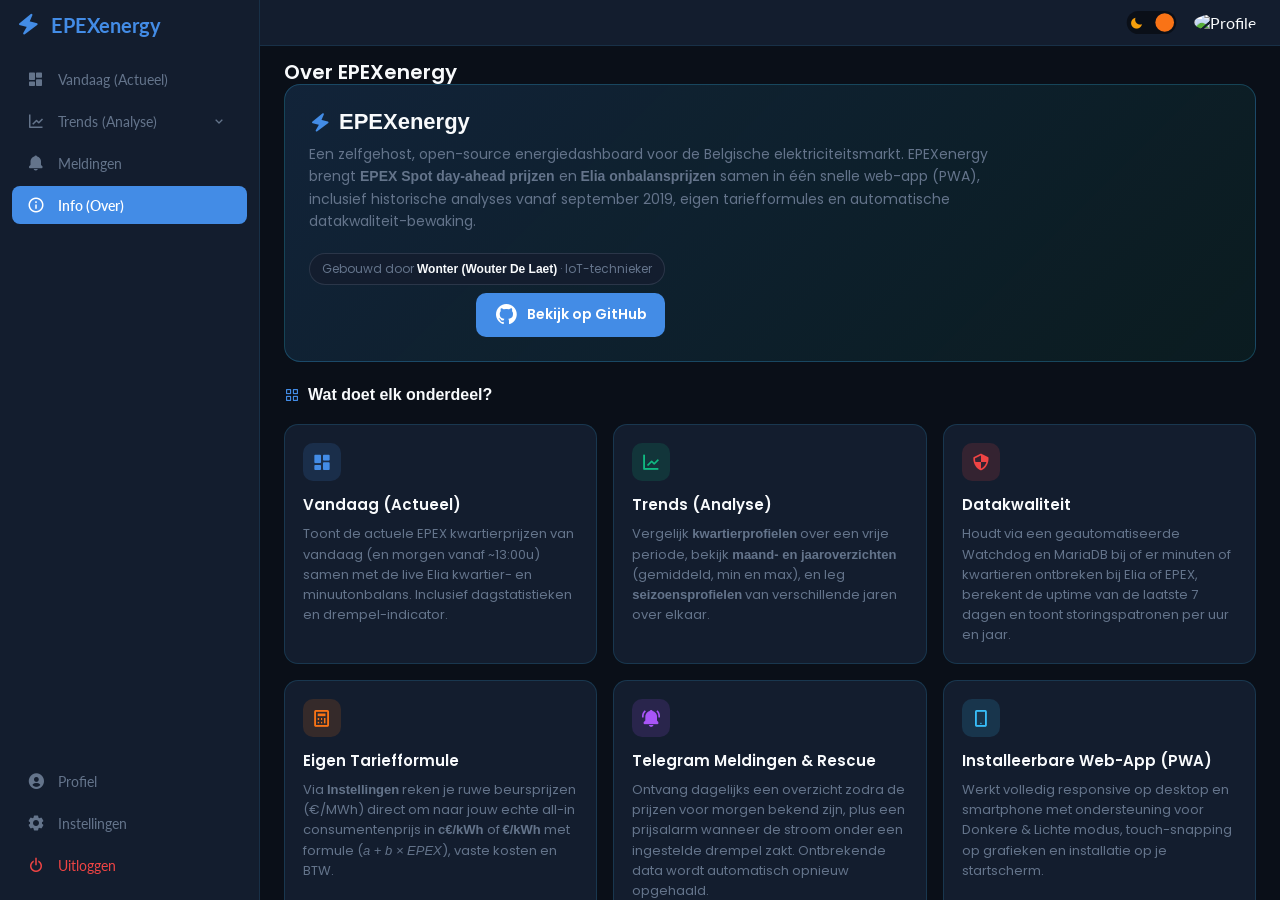
==== commit 595cf52a: "V1.7.1 read.md added + edit info" ====
--- a/html/info.html
+++ b/html/info.html
@@ -4,77 +4,262 @@
     <meta charset="UTF-8">
     <meta name="viewport" content="width=device-width, initial-scale=1.0">
     <link href='https://unpkg.com/boxicons@2.1.4/css/boxicons.min.css' rel='stylesheet'>
-    <link rel="stylesheet" href="css/style.css?v=101">
+    <link rel="stylesheet" href="css/style.css?v=106">
     <link rel="manifest" href="manifest.json">
     <link rel="icon" type="image/png" sizes="192x192" href="pics/icon-192.png">
     <meta name="theme-color" content="#3c91e6">
     <title>Info - EPEXenergy</title>
-    
+
     <style>
-        /* Specifieke styling voor de Info pagina om het mooi uit te lijnen */
-        .info-card {
+        .info-wrapper {
+            display: flex;
+            flex-direction: column;
+            gap: 20px;
+            width: 100%;
+        }
+
+        /* Hero / Intro kaart */
+        .info-hero {
+            background: linear-gradient(135deg, rgba(60, 145, 230, 0.16), rgba(16, 185, 129, 0.08));
+            border: 1px solid rgba(56, 189, 248, 0.25);
+            border-radius: 16px;
+            padding: 24px;
+            display: flex;
+            justify-content: space-between;
+            align-items: center;
+            gap: 20px;
+            flex-wrap: wrap;
+        }
+
+        .info-hero-text h2 {
+            font-size: 22px;
+            color: var(--dark);
+            margin-bottom: 8px;
+            display: flex;
+            align-items: center;
+            gap: 8px;
+        }
+
+        .info-hero-text p {
+            color: var(--dark-grey);
+            font-size: 14px;
+            line-height: 1.6;
+            max-width: 680px;
+        }
+
+        .info-hero-actions {
+            display: flex;
+            flex-direction: column;
+            align-items: flex-end;
+            gap: 8px;
+        }
+
+        .maker-badge {
+            font-size: 12px;
+            color: var(--dark-grey);
+            background: var(--light);
+            padding: 6px 12px;
+            border-radius: 20px;
+            border: 1px solid rgba(139, 155, 180, 0.2);
+        }
+
+        .maker-badge strong {
+            color: var(--dark);
+        }
+
+        .github-btn {
+            display: inline-flex;
+            align-items: center;
+            gap: 8px;
+            background: #24292e;
+            color: #fff;
+            padding: 10px 18px;
+            border-radius: 10px;
+            text-decoration: none;
+            font-weight: 600;
+            font-size: 14px;
+            transition: transform 0.2s ease, background 0.2s ease;
+        }
+
+        .github-btn:hover {
+            background: #000;
+            transform: translateY(-2px);
+        }
+
+        body.dark .github-btn {
+            background: var(--blue);
+            color: #fff;
+        }
+
+        body.dark .github-btn:hover {
+            background: #2b7bc9;
+        }
+
+        /* Sectie titels */
+        .info-section-title {
+            font-size: 16px;
+            font-weight: 700;
+            color: var(--dark);
+            display: flex;
+            align-items: center;
+            gap: 8px;
+            margin-top: 4px;
+        }
+
+        /* Feature Grid (3 kolommen op desktop, 1 op mobiel) */
+        .info-feature-grid {
+            display: grid;
+            grid-template-columns: repeat(3, minmax(0, 1fr));
+            gap: 16px;
+        }
+
+        .info-feature-card {
+            background: var(--light);
+            border: 1px solid rgba(56, 189, 248, 0.16);
+            border-radius: 14px;
+            padding: 18px;
+            display: flex;
+            flex-direction: column;
+            gap: 8px;
+        }
+
+        .info-feature-icon {
+            width: 38px;
+            height: 38px;
+            border-radius: 10px;
+            display: flex;
+            align-items: center;
+            justify-content: center;
+            font-size: 20px;
+            margin-bottom: 4px;
+        }
+
+        .info-feature-card h4 {
+            font-size: 15px;
+            color: var(--dark);
+            font-weight: 600;
+        }
+
+        .info-feature-card p {
+            font-size: 13px;
+            color: var(--dark-grey);
+            line-height: 1.55;
+        }
+
+        /* 2-koloms grid voor Architectuur & Licenties */
+        .info-two-col {
+            display: grid;
+            grid-template-columns: repeat(2, minmax(0, 1fr));
+            gap: 16px;
+        }
+
+        .info-box {
+            background: var(--light);
+            border: 1px solid rgba(56, 189, 248, 0.16);
+            border-radius: 14px;
+            padding: 20px;
             display: flex;
             flex-direction: column;
             gap: 12px;
         }
-        .info-card p {
+
+        .info-box h3 {
+            font-size: 16px;
+            color: var(--dark);
+            display: flex;
+            align-items: center;
+            gap: 8px;
+            margin: 0;
+        }
+
+        .info-box p {
+            font-size: 13.5px;
             color: var(--dark-grey);
             line-height: 1.6;
-            font-size: 14px;
-        }
-        .info-card ul {
-            padding-left: 20px;
-            color: var(--dark);
-            font-size: 14px;
-            line-height: 1.8;
-            margin-bottom: 8px;
-        }
-        .info-card ul li::marker {
+        }
+
+        .info-box ul {
+            padding-left: 18px;
+            font-size: 13.5px;
+            color: var(--dark-grey);
+            line-height: 1.7;
+        }
+
+        .info-box ul li::marker {
             color: var(--blue);
         }
-        .info-card strong {
-            color: var(--dark);
-        }
-        .info-card a.api-link {
+
+        .info-box strong {
+            color: var(--dark);
+        }
+
+        /* Tech stack pills */
+        .tech-pills {
+            display: flex;
+            flex-wrap: wrap;
+            gap: 8px;
+            margin-top: 4px;
+        }
+
+        .tech-pill {
+            font-size: 12px;
+            font-weight: 600;
+            padding: 5px 11px;
+            border-radius: 20px;
+            background: var(--grey);
+            color: var(--dark);
+            border: 1px solid rgba(139, 155, 180, 0.2);
+        }
+
+        /* Licentie blokjes */
+        .license-notice {
+            background: var(--grey);
+            border-left: 3px solid var(--blue);
+            border-radius: 8px;
+            padding: 12px 14px;
+            font-size: 12.5px;
+            color: var(--dark-grey);
+            line-height: 1.55;
+        }
+
+        .license-notice.elia {
+            border-left-color: var(--orange);
+        }
+
+        .api-link {
             color: var(--blue);
             text-decoration: none;
             font-weight: 600;
+            font-size: 13px;
             display: inline-flex;
             align-items: center;
             gap: 4px;
-        }
-        .info-card a.api-link:hover {
+            margin-top: 4px;
+        }
+
+        .api-link:hover {
             text-decoration: underline;
         }
-        .github-btn {
-            display: inline-flex;
-            align-items: center;
-            gap: 8px;
-            background: #24292e;
-            color: #fff;
-            padding: 10px 20px;
-            border-radius: 8px;
-            text-decoration: none;
-            font-weight: 600;
-            font-size: 14px;
-            margin-top: 12px;
-            transition: 0.2s ease;
-        }
-        .github-btn:hover {
-            background: #000;
-            transform: translateY(-2px);
-        }
-        body.dark .github-btn {
-            background: var(--light);
-            color: var(--dark);
-        }
-        body.dark .github-btn:hover {
-            background: #fff;
+
+        @media (max-width: 1024px) {
+            .info-feature-grid {
+                grid-template-columns: repeat(2, minmax(0, 1fr));
+            }
+        }
+
+        @media (max-width: 768px) {
+            .info-feature-grid,
+            .info-two-col {
+                grid-template-columns: 1fr;
+            }
+            .info-hero-actions {
+                align-items: flex-start;
+            }
         }
     </style>
 </head>
-<body class="dark instellingen-pagina"> <!-- We gebruiken instellingen-pagina class zodat deze pagina ook soepel kan scrollen! -->
-    
+<body class="dark instellingen-pagina">
+
     <!-- ZIJBALK -->
     <section id="sidebar">
         <div>
@@ -100,12 +285,13 @@
                         <li><a href="trends.html?tab=maand">Maandoverzicht</a></li>
                         <li><a href="trends.html?tab=seizoen">Seizoensprofiel</a></li>
                         <li><a href="trends.html?tab=jaar">Jaaroverzicht</a></li>
+                        <li><a href="trends.html?tab=kwaliteit">Datakwaliteit</a></li>
                     </ul>
                 </li>
                 <li><a href="meldingen.html"><i class='bx bxs-bell'></i><span class="text">Meldingen</span></a></li>
                 <li class="active"><a href="info.html"><i class='bx bx-info-circle'></i><span class="text">Info (Over)</span></a></li>
             </ul>
-        </div> 
+        </div>
         <ul class="side-menu bottom">
             <li><a href="profiel.html"><i class='bx bxs-user-circle'></i><span class="text" id="profiel-naam">Profiel</span></a></li>
             <li><a href="instellingen.html"><i class='bx bxs-cog'></i><span class="text">Instellingen</span></a></li>
@@ -123,7 +309,7 @@
             <label class="swith-lm" for="switch-mode"><i class="bx bxs-moon"></i><i class="bx bx-sun"></i><div class="ball"></div></label>
             <a href="profiel.html" class="profile" id="profileIcon"><img src="https://ui-avatars.com/api/?name=Wouter+D&background=3C91E6&color=fff" alt="Profile"></a>
         </nav>
-        
+
         <main>
             <div class="head-title">
                 <div class="left">
@@ -131,66 +317,173 @@
                 </div>
             </div>
 
-            <!-- CONTAINER VOOR DE INFO BLOKKEN -->
-            <div class="table-data" id="instellingen-container" style="flex-direction: column; gap: 24px; overflow-y: auto;">
-                
-                <!-- BLOK 1: De Maker & GitHub -->
-                <div class="order">
-                    <div class="head">
-                        <h3><i class='bx bx-code-alt' style="color: var(--green);"></i> Project & Ontwikkelaar</h3>
-                    </div>
-                    <div class="info-card">
-                        <p><strong>EPEXenergy</strong> is een geavanceerd, open-source energiedashboard. Het is ontworpen om de complexe en zeer volatiele Europese energiemarkten inzichtelijk te maken via realtime data en dynamische wiskundige modellen.</p>
-                        
-                        <div style="background: var(--grey); padding: 16px; border-radius: 12px; margin-top: 8px;">
-                            <p style="margin-bottom: 4px;">Ontwikkeld en ontworpen door:</p>
-                            <h3 style="color: var(--dark); font-size: 20px; font-weight: 700; margin-bottom: 12px;">Wonter</h3>
-                            <a href="https://github.com/WonterRobter/EPEX_Energy" target="_blank" class="github-btn">
-                                <i class='bx bxl-github bx-sm'></i> Bekijk de code op GitHub
+            <div class="table-data" id="instellingen-container">
+                <div class="info-wrapper">
+
+                    <!-- 1. HERO & MAKER -->
+                    <div class="info-hero">
+                        <div class="info-hero-text">
+                            <h2><i class='bx bxs-zap' style="color: var(--blue);"></i> EPEXenergy</h2>
+                            <p>
+                                Een zelfgehost, open-source energiedashboard voor de Belgische elektriciteitsmarkt.
+                                EPEXenergy brengt <strong>EPEX Spot day-ahead prijzen</strong> en <strong>Elia onbalansprijzen</strong>
+                                samen in één snelle web-app (PWA), inclusief historische analyses vanaf september 2019,
+                                eigen tariefformules en automatische datakwaliteit-bewaking.
+                            </p>
+                        </div>
+                        <div class="info-hero-actions">
+                            <span class="maker-badge">Gebouwd door <strong>Wonter (Wouter De Laet)</strong> · IoT-technieker</span>
+                            <a href="https://github.com/WonterRobter/EPEX_Energy" target="_blank" rel="noopener" class="github-btn">
+                                <i class='bx bxl-github bx-sm'></i> Bekijk op GitHub
                             </a>
                         </div>
                     </div>
+
+                    <!-- 2. WAT DOET ALLES IN DE APP? -->
+                    <div class="info-section-title">
+                        <i class='bx bx-grid-alt' style="color: var(--blue);"></i> Wat doet elk onderdeel?
+                    </div>
+
+                    <div class="info-feature-grid">
+                        <div class="info-feature-card">
+                            <div class="info-feature-icon" style="background: rgba(67, 140, 230, 0.15); color: #438ce6;">
+                                <i class='bx bxs-dashboard'></i>
+                            </div>
+                            <h4>Vandaag (Actueel)</h4>
+                            <p>Toont de actuele EPEX kwartierprijzen van vandaag (en morgen vanaf ~13:00u) samen met de live Elia kwartier- en minuutonbalans. Inclusief dagstatistieken en drempel-indicator.</p>
+                        </div>
+
+                        <div class="info-feature-card">
+                            <div class="info-feature-icon" style="background: rgba(16, 185, 129, 0.15); color: #10b981;">
+                                <i class='bx bx-line-chart'></i>
+                            </div>
+                            <h4>Trends (Analyse)</h4>
+                            <p>Vergelijk <strong>kwartierprofielen</strong> over een vrije periode, bekijk <strong>maand- en jaaroverzichten</strong> (gemiddeld, min en max), en leg <strong>seizoensprofielen</strong> van verschillende jaren over elkaar.</p>
+                        </div>
+
+                        <div class="info-feature-card">
+                            <div class="info-feature-icon" style="background: rgba(239, 68, 68, 0.15); color: #ef4444;">
+                                <i class='bx bx-shield-quarter'></i>
+                            </div>
+                            <h4>Datakwaliteit</h4>
+                            <p>Houdt via een geautomatiseerde Watchdog en MariaDB bij of er minuten of kwartieren ontbreken bij Elia of EPEX, berekent de uptime van de laatste 7 dagen en toont storingspatronen per uur en jaar.</p>
+                        </div>
+
+                        <div class="info-feature-card">
+                            <div class="info-feature-icon" style="background: rgba(249, 115, 22, 0.15); color: #f97316;">
+                                <i class='bx bx-calculator'></i>
+                            </div>
+                            <h4>Eigen Tariefformule</h4>
+                            <p>Via <strong>Instellingen</strong> reken je ruwe beursprijzen (€/MWh) direct om naar jouw echte all-in consumentenprijs in <strong>c€/kWh</strong> of <strong>€/kWh</strong> met formule (<em>a + b × EPEX</em>), vaste kosten en BTW.</p>
+                        </div>
+
+                        <div class="info-feature-card">
+                            <div class="info-feature-icon" style="background: rgba(168, 85, 247, 0.15); color: #a855f7;">
+                                <i class='bx bxs-bell-ring'></i>
+                            </div>
+                            <h4>Telegram Meldingen &amp; Rescue</h4>
+                            <p>Ontvang dagelijks een overzicht zodra de prijzen voor morgen bekend zijn, plus een prijsalarm wanneer de stroom onder een ingestelde drempel zakt. Ontbrekende data wordt automatisch opnieuw opgehaald.</p>
+                        </div>
+
+                        <div class="info-feature-card">
+                            <div class="info-feature-icon" style="background: rgba(56, 189, 248, 0.15); color: #38bdf8;">
+                                <i class='bx bx-mobile-alt'></i>
+                            </div>
+                            <h4>Installeerbare Web-App (PWA)</h4>
+                            <p>Werkt volledig responsive op desktop en smartphone met ondersteuning voor Donkere &amp; Lichte modus, touch-snapping op grafieken en installatie op je startscherm.</p>
+                        </div>
+                    </div>
+
+                    <!-- 3. ARCHITECTUUR & OVER DE MAKER -->
+                    <div class="info-two-col">
+                        <div class="info-box">
+                            <h3><i class='bx bx-server' style="color: var(--green);"></i> Technische Architectuur</h3>
+                            <p>EPEXenergy draait volledig zelfgehost in Docker-containers op een eigen Proxmox-homelab:</p>
+                            <ul>
+                                <li><strong>Node-RED:</strong> Haalt periodiek data op bij Energy-Charts &amp; Elia, draait de nachtelijke Watchdog/Rescue-loop en verzorgt alle <code>/api/*</code> endpoints.</li>
+                                <li><strong>InfluxDB 2.7:</strong> Tijdreeksdatabase voor miljoenen historische en live prijsmetingen (sinds 30 september 2019).</li>
+                                <li><strong>MariaDB:</strong> Relationele database voor gebruikersbeheer en het <code>data_gaten</code> datakwaliteit-logboek.</li>
+                                <li><strong>Nginx &amp; Chart.js:</strong> Reverse proxy en lichtgewicht frontend zonder zware frameworks.</li>
+                            </ul>
+                            <div class="tech-pills">
+                                <span class="tech-pill">Docker Compose</span>
+                                <span class="tech-pill">Node-RED</span>
+                                <span class="tech-pill">InfluxDB 2.7</span>
+                                <span class="tech-pill">MariaDB</span>
+                                <span class="tech-pill">Nginx</span>
+                                <span class="tech-pill">Chart.js</span>
+                                <span class="tech-pill">PWA</span>
+                            </div>
+                        </div>
+
+                        <div class="info-box">
+                            <h3><i class='bx bx-user' style="color: var(--blue);"></i> Wie ben ik?</h3>
+                            <p>
+                                Ik ben <strong>Wouter De Laet</strong> (online bekend als <strong>Wonter</strong>), afgestudeerd in het Graduaat
+                                <em>Internet of Things (IoT)</em> en werkzaam als IoT-technieker.
+                            </p>
+                            <p>
+                                EPEXenergy begon als een praktisch homelab-project om dynamische energieprijzen en de Belgische onbalansmarkt
+                                beter te begrijpen, en groeide uit tot een volwaardig platform met geautomatiseerde data-pipelines,
+                                Telegram-bots en historische trendanalyse.
+                            </p>
+                            <p>
+                                Alle code, Docker-configuraties en Node-RED flows zijn openbaar beschikbaar op GitHub om anderen op weg te helpen.
+                            </p>
+                        </div>
+                    </div>
+
+                    <!-- 4. DATABRONNEN & LICENTIES -->
+                    <div class="info-section-title">
+                        <i class='bx bx-copyright' style="color: var(--orange);"></i> Databronnen &amp; Licenties (CC BY 4.0)
+                    </div>
+
+                    <div class="info-two-col">
+                        <!-- Energy-Charts -->
+                        <div class="info-box">
+                            <h3><i class='bx bx-bar-chart-alt-2' style="color: var(--blue);"></i> Energy-Charts API (EPEX Spot)</h3>
+                            <p>
+                                De Belgische day-ahead elektriciteitsprijzen (<code>bzn=BE</code>) zijn afkomstig van de
+                                <strong>Energy-Charts API</strong> van het Fraunhofer ISE. Elke dag rond 13:00u CET worden de nieuwe
+                                prijzen voor de volgende dag gepubliceerd.
+                            </p>
+                            <div class="license-notice">
+                                <strong>Data License (CC BY 4.0):</strong><br>
+                                Unless stated otherwise, the data provided by the Energy-Charts API is licensed under the
+                                <strong>CC BY 4.0</strong> license. Proper attribution to <strong>Energy-Charts.info</strong> as the source is required.
+                            </div>
+                            <a href="https://api.energy-charts.info/" target="_blank" rel="noopener" class="api-link">
+                                <i class='bx bx-link-external'></i> api.energy-charts.info
+                            </a>
+                        </div>
+
+                        <!-- Elia Open Data -->
+                        <div class="info-box">
+                            <h3><i class='bx bxs-zap' style="color: var(--orange);"></i> Elia Open Data (Onbalans)</h3>
+                            <p>
+                                De Belgische kwartier- en minuutonbalansprijzen zijn afkomstig van het <strong>Elia Open Data Portal</strong>
+                                (datasets <code>ods161</code>, <code>ods162</code>, <code>ods133</code>, <code>ods134</code> en historische archieven
+                                <code>ods046</code> &amp; <code>ods047</code>).
+                            </p>
+                            <div class="license-notice elia">
+                                <strong>Elia Open Data License (CC BY 4.0):</strong><br>
+                                The data provided for are governed by Creative Commons Attribution 4.0 International Public License
+                                ("Public License" or "CC BY 4.0"). This Public License is governed by Belgian law. Any dispute concerning
+                                the conclusion, interpretation or execution of this Public License as well as any other dispute concerning
+                                or in connection with this Public License whether legal or factual, none excepted, shall be settled by the
+                                competent court of Brussels.
+                            </div>
+                            <a href="https://opendata.elia.be/" target="_blank" rel="noopener" class="api-link">
+                                <i class='bx bx-link-external'></i> opendata.elia.be
+                            </a>
+                        </div>
+                    </div>
+
                 </div>
-
-                <!-- BLOK 2: Energy-Charts API -->
-                <div class="order">
-                    <div class="head">
-                        <h3><i class='bx bx-bar-chart-alt-2' style="color: var(--blue);"></i> EPEX Spot (Energy-Charts API)</h3>
-                    </div>
-                    <div class="info-card">
-                        <p>De day-ahead marktprijzen (EPEX) worden berekend en gepubliceerd via de API van het <strong>Fraunhofer ISE (Energy-Charts)</strong>. Deze databron levert de fundamentele uurprijzen voor elektriciteit in heel Europa.</p>
-                        <ul>
-                            <li><strong>Hoe het werkt:</strong> Elke dag rond 13:00 uur CET sluit de "Day-Ahead" veilig op de Europese beurs. Vraag en aanbod worden gematcht, wat resulteert in een vaste uurprijs voor de dag erna.</li>
-                            <li><strong>In de app:</strong> De backend van deze applicatie haalt deze data automatisch binnen en de rekentool past hier realtime jouw leveranciersformule, netkosten en BTW op toe.</li>
-                        </ul>
-                        <a href="https://api.energy-charts.info/" target="_blank" class="api-link">
-                            <i class='bx bx-link-external'></i> api.energy-charts.info
-                        </a>
-                    </div>
-                </div>
-
-                <!-- BLOK 3: Elia Onbalans API -->
-                <div class="order">
-                    <div class="head">
-                        <h3><i class='bx bxs-zap' style="color: var(--orange);"></i> Onbalansprijzen (Elia API)</h3>
-                    </div>
-                    <div class="info-card">
-                        <p>De real-time kwartier- en minuutonbalans wordt rechtstreeks gevoed door de <strong>Open Data API van Elia</strong>, de transmissienetbeheerder van België.</p>
-                        <ul>
-                            <li><strong>Hoe het werkt:</strong> Wanneer het stroomnet uit balans raakt (door bijvoorbeeld onverwacht veel zon of het uitvallen van een centrale), moet Elia reservecapaciteit inzetten. De kosten of opbrengsten hiervan vormen de onbalansprijs.</li>
-                            <li><strong>Dynamiek:</strong> Deze prijzen zijn extreem volatiel en kunnen van minuut tot minuut drastisch wijzigen, soms zelfs naar zeer negatieve waarden. Dit maakt het de ultieme graadmeter voor slimme batterij-sturing.</li>
-                        </ul>
-                        <a href="https://opendata.elia.be/" target="_blank" class="api-link">
-                            <i class='bx bx-link-external'></i> opendata.elia.be
-                        </a>
-                    </div>
-                </div>
-
             </div>
         </main>
     </section>
-    
-    <!-- We laden script.js in voor het menu en dark mode -->
+
     <script src="js/script.js?v=11"></script>
 </body>
 </html>
--- a/html/css/style.css
+++ b/html/css/style.css
@@ -1009,34 +1009,215 @@
 }
 
 /* ==========================================
-   ULTIEME VLOEIENDE SCROLL (INSTELLINGEN)
+   ULTIEME VLOEIENDE SCROLL (INSTELLINGEN + DATAKWALITEIT MOBIEL)
+   Geen 100dvh-bug meer: #content hangt al via position:fixed aan top:0/bottom:0
    ========================================== */
-/* 1. Zet de achtergrond en de basis muurvast */
-body.instellingen-pagina, 
+body.instellingen-pagina,
 body.instellingen-pagina #content {
     overflow: hidden !important;
-    height: 100dvh !important;
-}
-
-/* 2. Laat ENKEL het hoofdgedeelte (main) vloeiend scrollen */
+    height: 100% !important;
+}
+
 body.instellingen-pagina #content main {
-    height: calc(100dvh - 56px) !important; /* Ruimte overlaten voor de navbar */
+    flex: 1 1 0% !important;
+    min-height: 0 !important;
+    height: auto !important;
+    max-height: none !important;
     overflow-y: auto !important;
-    
-    /* Deze twee regels zorgen voor dat boterzachte doorglijden op je gsm! */
-    -webkit-overflow-scrolling: touch !important; 
+    overflow-x: hidden !important;
+    -webkit-overflow-scrolling: touch !important;
     overscroll-behavior-y: contain !important;
-    
-    /* Forceer touch-scroll (overrulet eventuele blokkades van de grafieken) */
-    touch-action: pan-y !important; 
-}
-
-/* 3. Zorg dat de inhoud vrij kan meegroeien */
+    touch-action: pan-y !important;
+}
+
 body.instellingen-pagina #instellingen-container {
     display: flex !important;
     flex-direction: column !important;
+    flex: 0 0 auto !important;
     height: auto !important;
     max-height: none !important;
     overflow: visible !important;
-    padding-bottom: 80px !important; 
+    padding-bottom: calc(90px + env(safe-area-inset-bottom)) !important;
+}
+
+/* ==========================================
+   DATAKWALITEIT 2x2 DASHBOARD
+   ========================================== */
+#view-kwaliteit {
+    flex-direction: column;
+    flex: 1 1 0%;
+    min-height: 0;
+}
+
+.kwaliteit-grid {
+    display: grid;
+    grid-template-columns: repeat(2, minmax(0, 1fr));
+    grid-template-rows: repeat(2, minmax(0, 1fr));
+    gap: 20px;
+    width: 100%;
+    flex: 1;
+    min-height: 0;
+}
+
+.kwaliteit-card {
+    background: var(--light);
+    border-radius: 16px;
+    padding: 20px;
+    display: flex;
+    flex-direction: column;
+    min-height: 0;
+    height: 100%;
+    box-shadow: 0 4px 12px rgba(0, 0, 0, 0.08);
+}
+
+.kwaliteit-card-header {
+    display: flex;
+    justify-content: space-between;
+    align-items: center;
+    margin-bottom: 14px;
+    gap: 10px;
+    flex-shrink: 0;
+}
+
+.kwaliteit-card-header h3 {
+    font-size: 16px;
+    font-weight: 600;
+    color: var(--dark);
+    margin: 0;
+}
+
+.kwaliteit-select {
+    background: var(--grey);
+    color: var(--dark);
+    border: 1px solid rgba(139, 155, 180, 0.25);
+    border-radius: 8px;
+    padding: 4px 10px;
+    font-size: 13px;
+    cursor: pointer;
+}
+
+.kwaliteit-chart-box {
+    position: relative;
+    flex: 1;
+    min-height: 0;
+    width: 100%;
+}
+
+.kwaliteit-table-wrapper {
+    flex: 1;
+    min-height: 0;
+    overflow-y: auto;
+    border-radius: 8px;
+    scrollbar-width: thin;
+    scrollbar-color: rgba(139, 155, 180, 0.35) transparent;
+}
+
+.kwaliteit-table {
+    width: 100%;
+    border-collapse: collapse;
+    font-size: 13px;
+    color: var(--dark);
+}
+
+.kwaliteit-table th {
+    position: sticky;
+    top: 0;
+    background: var(--light);
+    text-align: left;
+    padding: 8px 10px;
+    border-bottom: 1px solid rgba(139, 155, 180, 0.2);
+    color: var(--dark-grey);
+    font-weight: 600;
+}
+
+.kwaliteit-table td {
+    padding: 8px 10px;
+    border-bottom: 1px solid rgba(139, 155, 180, 0.1);
+}
+
+.kwaliteit-badge {
+    display: inline-block;
+    padding: 2px 8px;
+    border-radius: 12px;
+    font-size: 11px;
+    font-weight: 600;
+    background: rgba(239, 68, 68, 0.15);
+    color: #ef4444;
+}
+
+/* Mobiel: exact hetzelfde vaste-navbar + scrollende-main gedrag als Instellingen */
+@media (max-aspect-ratio: 1/1), (max-width: 960px) {
+    body.tab-kwaliteit-actief,
+    body.tab-kwaliteit-actief #content {
+        overflow: hidden !important;
+        height: 100% !important;
+    }
+
+    body.tab-kwaliteit-actief #content main#view-kwaliteit {
+        flex: 1 1 0% !important;
+        min-height: 0 !important;
+        height: auto !important;
+        max-height: none !important;
+        overflow-y: auto !important;
+        overflow-x: hidden !important;
+        -webkit-overflow-scrolling: touch !important;
+        overscroll-behavior-y: contain !important;
+        touch-action: pan-y !important;
+    }
+
+    body.tab-kwaliteit-actief #view-kwaliteit .box-info {
+        flex-shrink: 0 !important;
+    }
+
+    body.tab-kwaliteit-actief .kwaliteit-grid {
+        display: flex !important;
+        flex-direction: column !important;
+        flex: 0 0 auto !important;
+        gap: 14px;
+        padding-bottom: calc(90px + env(safe-area-inset-bottom)) !important;
+    }
+
+    body.tab-kwaliteit-actief .kwaliteit-card {
+        padding: 14px;
+        min-height: 280px;
+        height: auto !important;
+        flex: 0 0 auto !important;
+    }
+
+    body.tab-kwaliteit-actief .kwaliteit-card-header h3 {
+        font-size: 14px;
+    }
+
+    body.tab-kwaliteit-actief .kwaliteit-chart-box {
+        min-height: 220px;
+        height: 220px;
+        flex: 0 0 auto;
+    }
+
+    /* Zorg dat swipen op de grafieken de pagina scrollt in plaats van vast te zitten */
+    body.tab-kwaliteit-actief .kwaliteit-chart-box canvas {
+        touch-action: pan-y !important;
+    }
+
+    body.tab-kwaliteit-actief .kwaliteit-table-wrapper {
+        max-height: 280px;
+        overflow-x: auto;
+        -webkit-overflow-scrolling: touch;
+    }
+
+    body.tab-kwaliteit-actief .kwaliteit-table {
+        font-size: 12px;
+    }
+
+    body.tab-kwaliteit-actief .kwaliteit-table th,
+    body.tab-kwaliteit-actief .kwaliteit-table td {
+        padding: 6px;
+    }
+}
+
+@media screen and (max-width: 520px) {
+    .kwaliteit-table th:nth-child(2),
+    .kwaliteit-table td:nth-child(2) {
+        display: none;
+    }
 }
